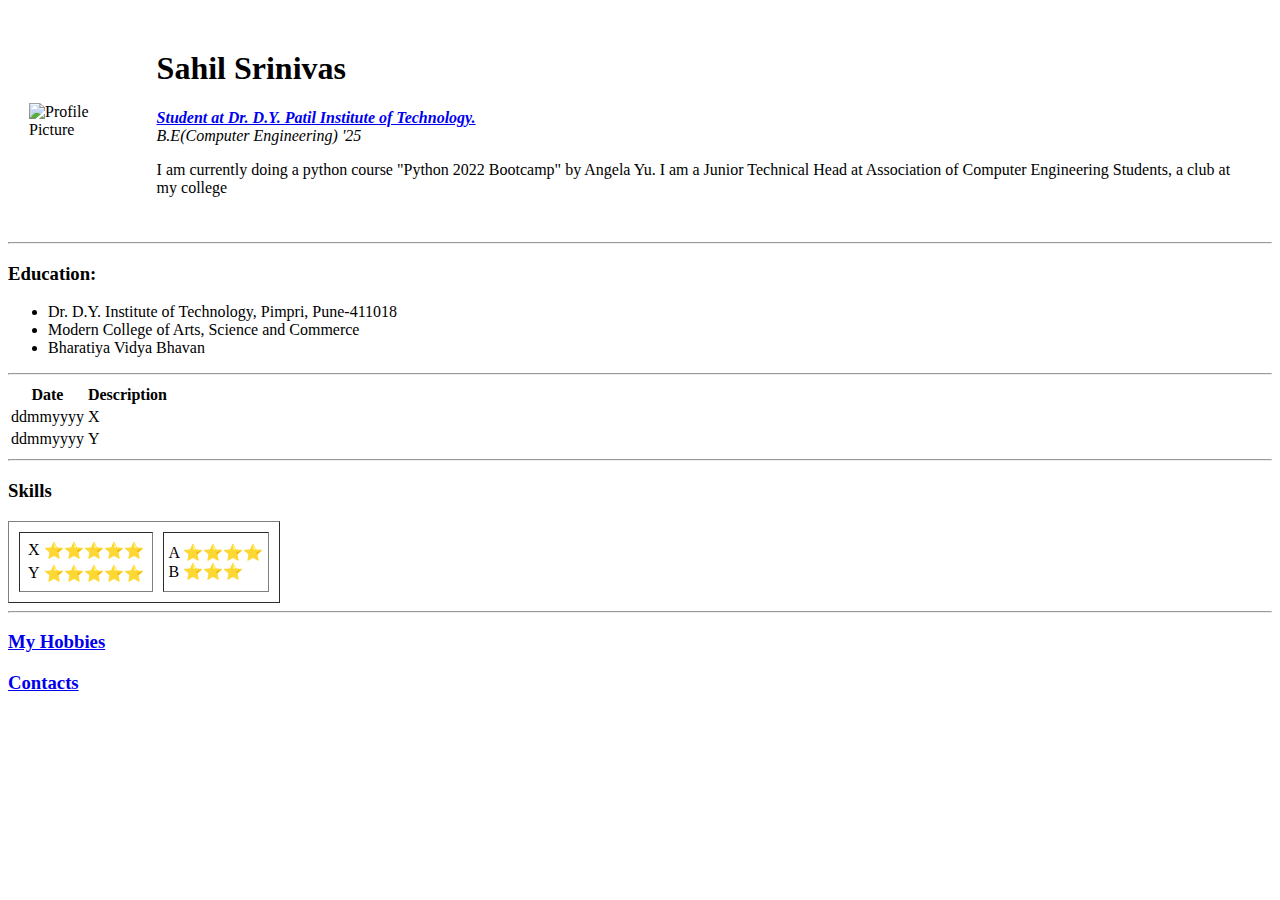
==== index.html @ 294a9c21 "Add files via upload" ====
<!DOCTYPE html>
<html lang="en">
    <head>
        <meta charset="UTF-8">
        <title>Sahil' s Page</title>
    </head>
    <body>
        <table cellspacing="20">
            <tr>
                <td>
                     <img src="https://i.pinimg.com/originals/8b/59/a3/8b59a32c60bf506ae3415132d2950e88.jpg"
                    alt="Profile Picture" height=300 width=300>
                </td>
                <td>
                    <h1>Sahil Srinivas</h1>
                    <p><em><strong>
                        <a href="https://engg.dypvp.edu.in/">Student at Dr. D.Y. Patil Institute of Technology.</a>
                    </strong>
                        <br>B.E(Computer Engineering) '25<br>
                    </em></p>
                       <p>I am currently doing a python course "Python 2022 Bootcamp" by Angela Yu.
        I am a Junior Technical Head at Association of Computer Engineering Students, a club
        at my college</p>
                </td>
            </tr>
        </table>

        <hr>

        <h3>
            Education:
        </h3>
        <ul>
            <li>Dr. D.Y. Institute of Technology, Pimpri, Pune-411018</li>
            <li>Modern College of Arts, Science and Commerce</li>
            <li>Bharatiya Vidya Bhavan</li>
        </ul>

        <hr>

        <table>
            <thead>
                <tr>
                    <th>
                        Date
                    </th>
                    <th>
                        Description
                    </th>

                </tr>
            </thead>
            <tbody>
                <tr>
                    <td>
                        ddmmyyyy
                    </td>
                    <td>
                        X
                    </td>

                </tr>

                <tr>
                    <td>
                        ddmmyyyy
                    </td>
                    <td>
                        Y
                    </td>
                </tr>
            </tbody>
        </table>
        <hr>


        <h3>Skills</h3>
        <table border="1" cellspacing="10" cellpadding="5">
            <tr>

                <td>
                    <table>
                        <tr>
                            <td>
                                X
                            </td>
                            <td>
                                ⭐⭐⭐⭐⭐
                            </td>
                        </tr>
                        <tr>
                            <td>
                                Y
                            </td>
                            <td>
                                ⭐⭐⭐⭐⭐
                            </td>
                        </tr>


                    </table>

                </td>
                <td rowspan = "3">
                    A  ⭐⭐⭐⭐<br>
                    B  ⭐⭐⭐
                </td>

            </tr>
        </table>
        <hr>
        <h3><a href="hobbies.html">My Hobbies</a></h3>
        <h3><a href="contact.html">Contacts</a></h3>

    </body>
</html>
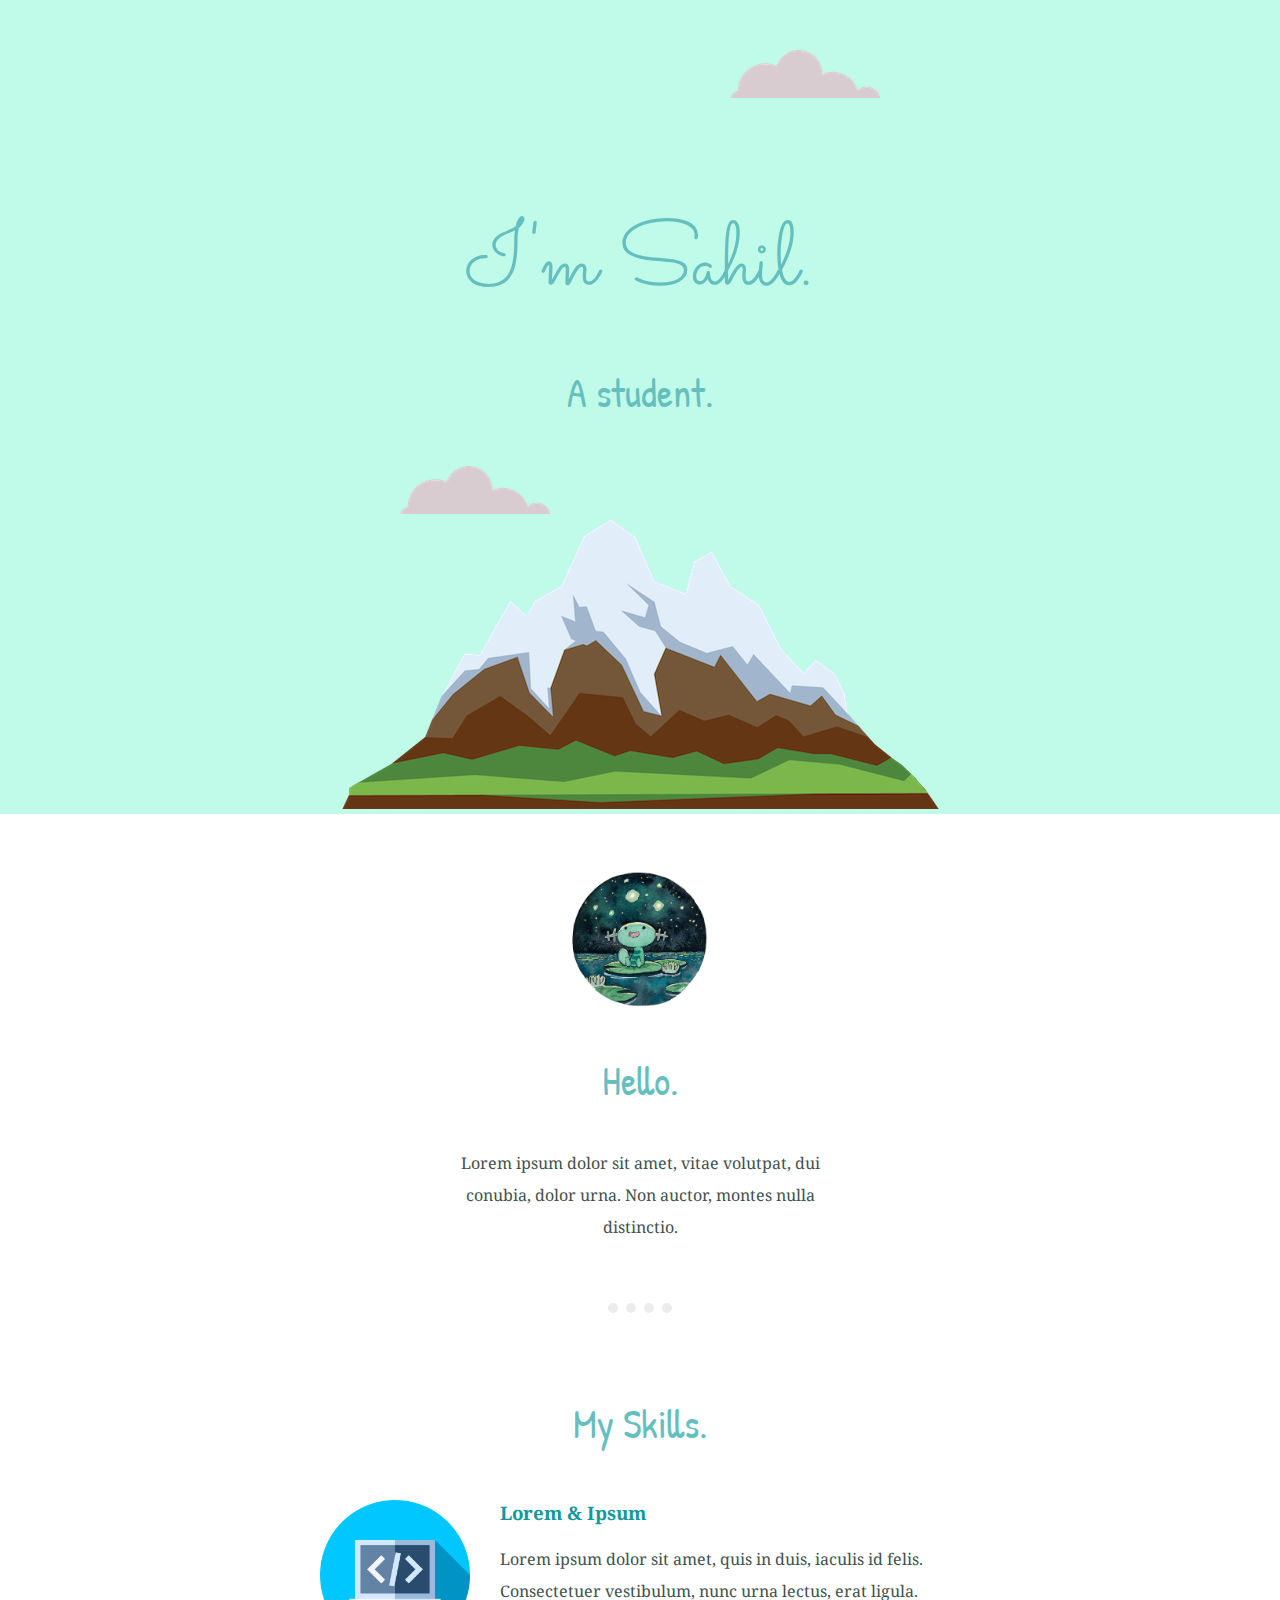
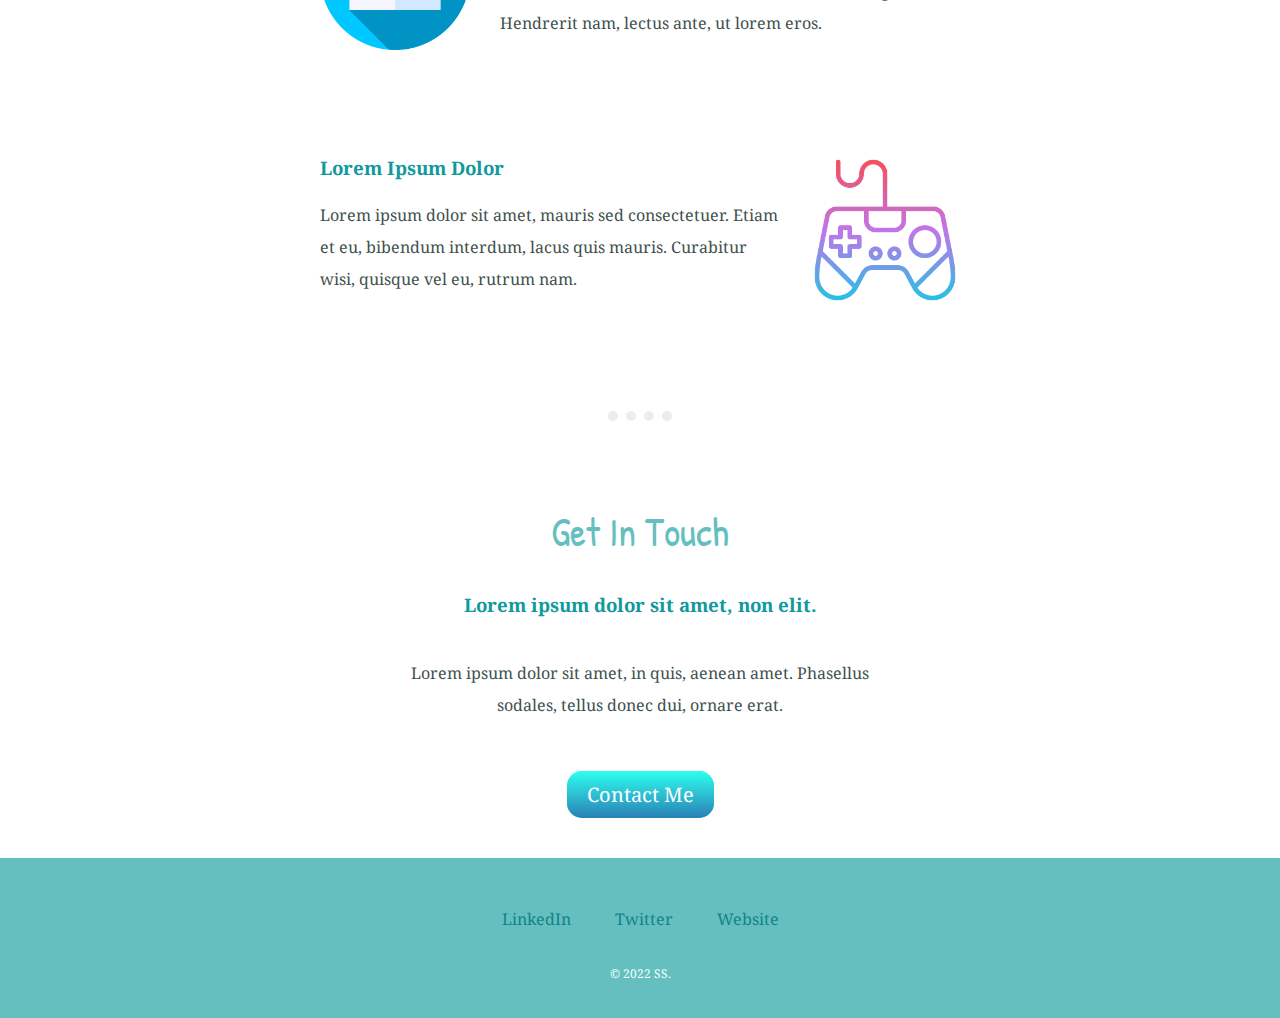
==== commit cb90326a: "Added Css" ====
--- a/index.html
+++ b/index.html
@@ -1,116 +1,59 @@
 <!DOCTYPE html>
 <html lang="en">
-    <head>
-        <meta charset="UTF-8">
-        <title>Sahil' s Page</title>
-    </head>
-    <body>
-        <table cellspacing="20">
-            <tr>
-                <td>
-                     <img src="https://i.pinimg.com/originals/8b/59/a3/8b59a32c60bf506ae3415132d2950e88.jpg"
-                    alt="Profile Picture" height=300 width=300>
-                </td>
-                <td>
-                    <h1>Sahil Srinivas</h1>
-                    <p><em><strong>
-                        <a href="https://engg.dypvp.edu.in/">Student at Dr. D.Y. Patil Institute of Technology.</a>
-                    </strong>
-                        <br>B.E(Computer Engineering) '25<br>
-                    </em></p>
-                       <p>I am currently doing a python course "Python 2022 Bootcamp" by Angela Yu.
-        I am a Junior Technical Head at Association of Computer Engineering Students, a club
-        at my college</p>
-                </td>
-            </tr>
-        </table>
-
-        <hr>
-
-        <h3>
-            Education:
-        </h3>
-        <ul>
-            <li>Dr. D.Y. Institute of Technology, Pimpri, Pune-411018</li>
-            <li>Modern College of Arts, Science and Commerce</li>
-            <li>Bharatiya Vidya Bhavan</li>
-        </ul>
-
-        <hr>
-
-        <table>
-            <thead>
-                <tr>
-                    <th>
-                        Date
-                    </th>
-                    <th>
-                        Description
-                    </th>
-
-                </tr>
-            </thead>
-            <tbody>
-                <tr>
-                    <td>
-                        ddmmyyyy
-                    </td>
-                    <td>
-                        X
-                    </td>
-
-                </tr>
-
-                <tr>
-                    <td>
-                        ddmmyyyy
-                    </td>
-                    <td>
-                        Y
-                    </td>
-                </tr>
-            </tbody>
-        </table>
-        <hr>
+<head>
+    <meta charset="UTF-8">
+    <meta name="viewport" content="width=device-width, initial-scale=1.0">
+    <title>Sahil's Portfolio</title>
+    <link rel="stylesheet" href="css/styles.css">
+    <link rel="icon" href="favicon.ico">
+    <link rel="preconnect" href="https://fonts.googleapis.com">
+<link rel="preconnect" href="https://fonts.gstatic.com" crossorigin>
+<link href="https://fonts.googleapis.com/css2?family=Sacramento&family=Patrick+Hand&family=Noto+Serif&display=swap"
+      rel="stylesheet">
+</head>
+<body>
+<div class ="top">
+    <img class="top-cloud" src="images/cloud.png" alt="cloud-image">
+    <h1>I'm Sahil.</h1>
+    <h2>A student.</h2>
+     <img class="bottom-cloud" src="images/cloud.png" alt="cloud-image">
+     <img src="images/mountain.png" alt="mountain-image">
+</div>
+<div class="middle">
+  <div class="profile">
+    <img class="profile-pic" src="images/profile.jpg" alt="">
+    <h2>Hello.</h2>
+    <p class="intro">Lorem ipsum dolor sit amet, vitae volutpat, dui conubia, dolor urna. Non auctor, montes nulla distinctio.</p>
+  </div>
+  <hr>
+  <div class="skills">
+    <h2>My Skills.</h2>
+    <div class="skill-row">
+      <img class="computer" src="images/programming.png" alt="computer">
+      <h3>Lorem & Ipsum</h3>
+      <p>Lorem ipsum dolor sit amet, quis in duis, iaculis id felis. Consectetuer vestibulum, nunc urna lectus, erat ligula. Hendrerit nam, lectus ante, ut lorem eros.</p>
+    </div>
+    <div class="skill-row">
+      <img class="game" src="images/game-console.png" alt="game_console">
+      <h3>Lorem Ipsum Dolor</h3>
+      <p>Lorem ipsum dolor sit amet, mauris sed consectetuer. Etiam et eu, bibendum interdum, lacus quis mauris. Curabitur wisi, quisque vel eu, rutrum nam.</p>
+    </div>
+  </div>
+  <hr>
+  <div class="contact-me">
+    <h2>Get In Touch</h2>
+    <h3>Lorem ipsum dolor sit amet, non elit.</h3>
+    <p id ="outro">Lorem ipsum dolor sit amet, in quis, aenean amet. Phasellus sodales, tellus donec dui, ornare erat.</p>
+    <a class="btn" href="mailto:sahilsrinivas246@gmail.com">Contact Me</a>
+  </div>
+</div>
 
 
-        <h3>Skills</h3>
-        <table border="1" cellspacing="10" cellpadding="5">
-            <tr>
-
-                <td>
-                    <table>
-                        <tr>
-                            <td>
-                                X
-                            </td>
-                            <td>
-                                ⭐⭐⭐⭐⭐
-                            </td>
-                        </tr>
-                        <tr>
-                            <td>
-                                Y
-                            </td>
-                            <td>
-                                ⭐⭐⭐⭐⭐
-                            </td>
-                        </tr>
-
-
-                    </table>
-
-                </td>
-                <td rowspan = "3">
-                    A  ⭐⭐⭐⭐<br>
-                    B  ⭐⭐⭐
-                </td>
-
-            </tr>
-        </table>
-        <hr>
-        <h3><a href="hobbies.html">My Hobbies</a></h3>
-        <h3><a href="contact.html">Contacts</a></h3>
-
-    </body>
-</html>+<div class="bottom">
+  <a class="footer-link" href="https://www.linkedin.com/">LinkedIn</a>
+  <a class="footer-link" href="https://twitter.com/">Twitter</a>
+  <a class="footer-link" href="https://www.appbrewery.co/">Website</a>
+  <p class="copy">© 2022 SS.</p>
+</div>
+</body>
+</html>
--- a/css/styles.css
+++ b/css/styles.css
@@ -0,0 +1,180 @@
+body {
+
+    text-align: center;
+    font-family: 'Noto Serif', serif;
+    margin: 0;
+    color : #40514E;
+}
+h1 {
+    font-size: 5.625rem;
+    margin: 100px auto 0 auto;
+    font-family: 'Sacramento', cursive;
+    color : #66BFBF;
+    font-weight: inherit;
+   /* line-height: 2*/
+
+}
+
+h2 {
+    font-family: 'Patrick Hand', cursive;
+    font-size: 2.5rem;
+    color: #66BFBF;
+    font-weight: normal;
+    /*text-decoration: underline dotted #66BFBF;*/
+}
+h3 {
+    color:#11999E;
+}
+
+p {
+    line-height: 2;
+}
+.intro {
+    margin: 40px auto 60px;
+
+    width: 30%;
+
+
+}
+
+.top {
+
+   /*background-color : #A5F1E9;*/
+    background-color: #c0fae8;
+    padding-top: 100px;
+    position: relative;
+
+
+    /*
+    background: hsla(209, 78%, 49%, 1);
+
+
+background: linear-gradient(90deg, hsla(209, 78%, 49%, 1) 0%, hsla(170, 100%, 68%, 1) 100%);
+
+background: -moz-linear-gradient(90deg, hsla(209, 78%, 49%, 1) 0%, hsla(170, 100%, 68%, 1) 100%);
+
+background: -webkit-linear-gradient(90deg, hsla(209, 78%, 49%, 1) 0%, hsla(170, 100%, 68%, 1) 100%);
+
+filter: progid: DXImageTransform.Microsoft.gradient( startColorstr="#1C81DF", endColorstr="#5CFFE4", GradientType=1 );
+    */
+
+}
+
+.middle {
+    margin : 50px auto;
+
+
+
+
+}
+
+
+.bottom {
+    background-color: #66BFBF;
+
+  padding: 50px 0 20px;
+
+
+}
+
+
+.top-cloud {
+    position: absolute;
+    right:400px;
+    top:50px
+
+}
+.bottom-cloud {
+    position: absolute;
+    bottom: 300px;
+    left:400px
+
+}
+.footer-link {
+    color: #118488;
+    text-decoration: none;
+    margin:10px 20px
+}
+.footer-link:hover {
+    color : azure;
+}
+
+
+.game {
+    height: 150px;
+    width:150px;
+    float: right;
+    margin-left: 30px;
+
+}
+
+.computer {
+    height: 150px;
+    width:150px;
+    float: left;
+    margin-right: 30px;
+/* skill-desc {clear:left} it can be considered anti-float
+ */
+
+}
+.skill-row {
+    width: 50%;
+    margin: 50px auto;
+    text-align: left;
+
+    padding-bottom: 50px;
+}
+.profile-pic {
+    width: 150px;
+    height: 150px;
+
+}
+
+hr {
+    border-style : none ;
+    border-top-style : dotted;
+    border-color : #eeebeb;
+
+    border-width : 10px;
+    width : 5%;
+    padding-bottom: 50px;
+}
+.copy{
+    /*color : snow;*/
+    color: azure;
+    padding: 20px 0 0;
+    font-size: 0.75rem;
+
+}
+.btn {
+    margin : 100px auto;
+  background: #2effee;
+  background-image: -webkit-linear-gradient(top, #2effee, #2a80b5);
+  background-image: -moz-linear-gradient(top, #2effee, #2a80b5);
+  background-image: -ms-linear-gradient(top, #2effee, #2a80b5);
+  background-image: -o-linear-gradient(top, #2effee, #2a80b5);
+  background-image: linear-gradient(to bottom, #2effee, #2a80b5);
+  -webkit-border-radius: 15;
+  -moz-border-radius: 15;
+  border-radius: 15px;
+  font-family: 'Noto Serif', serif;
+  color: #ffffff;
+  font-size: 20px;
+  padding: 10px 20px 10px 20px;
+  text-decoration: none;
+}
+
+.btn:hover {
+  background: #70ebac;
+  background-image: -webkit-linear-gradient(top, #70ebac, #1fadab);
+  background-image: -moz-linear-gradient(top, #70ebac, #1fadab);
+  background-image: -ms-linear-gradient(top, #70ebac, #1fadab);
+  background-image: -o-linear-gradient(top, #70ebac, #1fadab);
+  background-image: linear-gradient(to bottom, #70ebac, #1fadab);
+  text-decoration: none;
+}
+#outro {
+    margin: 40px auto 60px;
+    width: 40%;
+
+}
